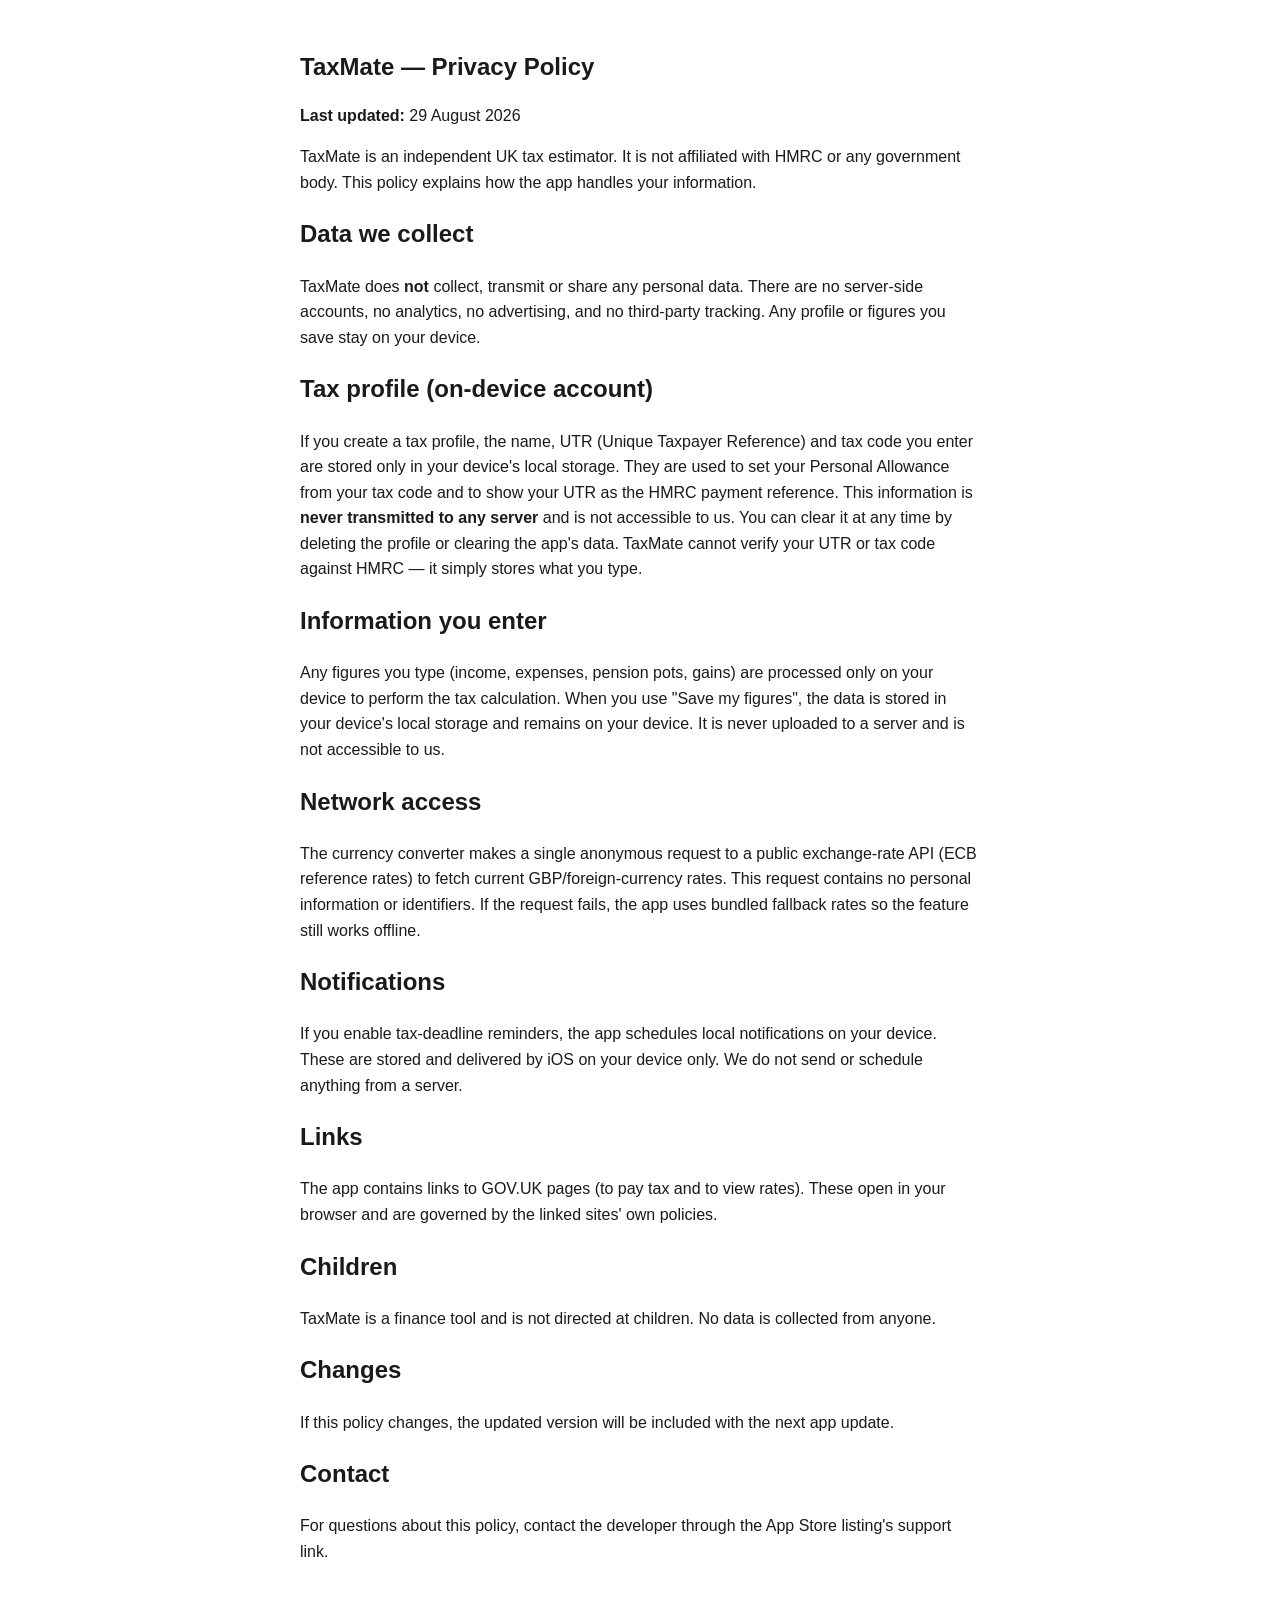
==== privacy.html @ 987acacc "add app files" ====
<!DOCTYPE html>
<html lang="en-GB">
<head>
<meta charset="UTF-8" />
<meta name="viewport" content="width=device-width, initial-scale=1.0" />
<title>TaxMate — Privacy Policy</title>
<style>
  body { font-family: -apple-system, "Segoe UI", Roboto, Arial, sans-serif; max-width: 680px; margin: 0 auto; padding: 32px 18px; line-height: 1.6; color: #1a1a1a; }
  h1 { font-size: 24px; }
  a { color: #0BA678; }
</style>
</head>
<body>
  <h1>TaxMate — Privacy Policy</h1>
  <p><strong>Last updated:</strong> 29 August 2026</p>

  <p>TaxMate is an independent UK tax estimator. It is not affiliated with HMRC or any government body. This policy explains how the app handles your information.</p>

  <h2>Data we collect</h2>
  <p>TaxMate does <strong>not</strong> collect, transmit or share any personal data. There are no server-side accounts, no analytics, no advertising, and no third-party tracking. Any profile or figures you save stay on your device.</p>

  <h2>Tax profile (on-device account)</h2>
  <p>If you create a tax profile, the name, UTR (Unique Taxpayer Reference) and tax code you enter are stored only in your device's local storage. They are used to set your Personal Allowance from your tax code and to show your UTR as the HMRC payment reference. This information is <strong>never transmitted to any server</strong> and is not accessible to us. You can clear it at any time by deleting the profile or clearing the app's data. TaxMate cannot verify your UTR or tax code against HMRC — it simply stores what you type.</p>

  <h2>Information you enter</h2>
  <p>Any figures you type (income, expenses, pension pots, gains) are processed only on your device to perform the tax calculation. When you use "Save my figures", the data is stored in your device's local storage and remains on your device. It is never uploaded to a server and is not accessible to us.</p>

  <h2>Network access</h2>
  <p>The currency converter makes a single anonymous request to a public exchange-rate API (ECB reference rates) to fetch current GBP/foreign-currency rates. This request contains no personal information or identifiers. If the request fails, the app uses bundled fallback rates so the feature still works offline.</p>

  <h2>Notifications</h2>
  <p>If you enable tax-deadline reminders, the app schedules local notifications on your device. These are stored and delivered by iOS on your device only. We do not send or schedule anything from a server.</p>

  <h2>Links</h2>
  <p>The app contains links to GOV.UK pages (to pay tax and to view rates). These open in your browser and are governed by the linked sites' own policies.</p>

  <h2>Children</h2>
  <p>TaxMate is a finance tool and is not directed at children. No data is collected from anyone.</p>

  <h2>Changes</h2>
  <p>If this policy changes, the updated version will be included with the next app update.</p>

  <h2>Contact</h2>
  <p>For questions about this policy, contact the developer through the App Store listing's support link.</p>
<script data-pplx-inline-edit>
(function () {
  if (window === window.top) return;

  const allowedParentOrigins = ["https://www.perplexity.ai","https://perplexity.ai","https://testing.perplexity.ai","https://staging.perplexity.ai","https://*.preview.i.perplexity.ai","http://perplexity.localhost","http://localhost:1420","http://127.0.0.1:1420","http://localhost:3000","http://127.0.0.1:3000","http://localhost:5173","http://127.0.0.1:5173"];
  const MAX_FONT_BYTES = 500 * 1024;
  const MAX_TOTAL_FONT_BYTES = 2 * 1024 * 1024;
  let scrollForwarding = false;
  let scrollRaf = 0;
  let trustedTopOrigin = null;

  // Allow entries like "https://*.preview.i.perplexity.ai" — the wildcard
  // matches a single DNS label (no dots), so "https://*.foo" cannot stretch
  // across multiple labels.
  function matchesAllowedOrigin(origin) {
    if (!origin) return false;
    for (const entry of allowedParentOrigins) {
      if (!entry.includes("*")) {
        if (entry === origin) return true;
        continue;
      }
      const pattern = new RegExp(
        "^" +
          entry.replace(/[.+?^${}()|[\]\\]/g, "\\$&").replace(/\*/g, "[^.]+") +
          "$",
      );
      if (pattern.test(origin)) return true;
    }
    return false;
  }

  // Trust decision: when the sender is same-origin-visible (event.origin is a
  // real origin like https://www.perplexity.ai) we trust event.origin directly.
  // When event.origin is "null" (opaque broker srcdoc), we fall back to the
  // broker's stamped `parentOrigin` to identify the top window. The fallback
  // is claim-only — we rely on the browser's native `targetOrigin` enforcement
  // on the response path (see postToTrustedTop) to ensure replies can't be
  // delivered to anyone but the actual top window of that claimed origin.
  function getTrustedParentOrigin(event) {
    const forwardedParentOrigin =
      typeof event.data.parentOrigin === "string" ? event.data.parentOrigin : null;
    const parentOrigin = event.origin === "null" ? forwardedParentOrigin : event.origin;
    return matchesAllowedOrigin(parentOrigin) ? parentOrigin : null;
  }

  // All responses go to window.top with targetOrigin = the allowlisted origin.
  // An attacker that iframes us inside their own null-origin broker can claim
  // any parentOrigin they like, but the browser will drop the reply whenever
  // the real top's origin doesn't match — so the screenshot never leaves.
  function postToTrustedTop(message) {
    if (!trustedTopOrigin) return;
    try {
      window.top.postMessage(message, trustedTopOrigin);
    } catch (_error) {}
  }

  function inlineAll(original, clone) {
    if (original.nodeType !== 1 || clone.nodeType !== 1) return;

    try {
      const computedStyle = getComputedStyle(original);
      // cssText on a computed style is the serialized declaration in modern
      // Chromium/Safari — a single read beats enumerating ~400 longhand
      // properties. Firefox returns "" here, so we fall back on empty.
      const serialized = computedStyle.cssText;
      if (serialized) {
        clone.style.cssText = serialized;
      } else {
        const parts = new Array(computedStyle.length);
        for (let index = 0; index < computedStyle.length; index += 1) {
          const property = computedStyle[index];
          parts[index] = `${property}:${computedStyle.getPropertyValue(property)};`;
        }
        clone.style.cssText = parts.join("");
      }
    } catch (_error) {}

    const originalChildren = original.children;
    const clonedChildren = clone.children;
    for (
      let index = 0;
      index < originalChildren.length && index < clonedChildren.length;
      index += 1
    ) {
      inlineAll(originalChildren[index], clonedChildren[index]);
    }
  }

  function extractFontUrl(srcValue) {
    const matches = [
      ...srcValue.matchAll(
        /url\(["']?([^"')]+)["']?\)(?:\s*format\(["']?([^"')]+)["']?\))?/gi,
      ),
    ];
    if (matches.length === 0) return null;
    const woff2 = matches.find((m) => m[2] && m[2].toLowerCase().includes("woff2"));
    if (woff2) return woff2[1];
    const woff = matches.find((m) => m[2] && m[2].toLowerCase().includes("woff"));
    if (woff) return woff[1];
    return matches[0][1];
  }

  // Cache resolved font URL -> data URI across captures. Fonts on a page
  // essentially never change, and a batch run emits multiple captures back to
  // back — without this we'd refetch + re-base64 every time.
  const fontDataUriCache = new Map();
  const SRC_DECLARATION_RE = /src\s*:\s*[^;}]+/i;

  async function fetchAsDataUri(url) {
    if (fontDataUriCache.has(url)) return fontDataUriCache.get(url);
    let dataUri = null;
    try {
      const response = await fetch(url, { mode: "cors", credentials: "omit" });
      if (response.ok) {
        const blob = await response.blob();
        if (blob.size <= MAX_FONT_BYTES) {
          dataUri = await new Promise((resolve) => {
            const reader = new FileReader();
            reader.onloadend = () =>
              resolve(typeof reader.result === "string" ? reader.result : null);
            reader.onerror = () => resolve(null);
            reader.readAsDataURL(blob);
          });
        }
      }
    } catch (_error) {
      dataUri = null;
    }
    fontDataUriCache.set(url, dataUri);
    return dataUri;
  }

  function collectFontFaceRuleTexts() {
    const rules = [];
    for (const sheet of document.styleSheets) {
      let cssRules;
      try {
        cssRules = sheet.cssRules;
      } catch (_error) {
        continue;
      }
      if (!cssRules) continue;
      for (const rule of cssRules) {
        const cssText = rule.cssText || "";
        if (cssText.startsWith("@font-face")) rules.push(cssText);
      }
    }
    return rules;
  }

  async function buildInlinedFontCss() {
    const ruleTexts = collectFontFaceRuleTexts();
    if (ruleTexts.length === 0) return null;

    const resolved = ruleTexts.map((cssText) => {
      if (!SRC_DECLARATION_RE.test(cssText)) return null;
      const srcMatch = cssText.match(/src\s*:\s*([^;}]+)[;}]/i);
      if (!srcMatch) return null;
      const url = extractFontUrl(srcMatch[1]);
      if (!url) return null;
      try {
        return { cssText, url: new URL(url, document.baseURI).href };
      } catch (_error) {
        return null;
      }
    });

    const dataUris = await Promise.all(
      resolved.map((entry) => (entry ? fetchAsDataUri(entry.url) : Promise.resolve(null))),
    );

    const inlined = [];
    let totalBytes = 0;
    for (let index = 0; index < resolved.length; index += 1) {
      const entry = resolved[index];
      const dataUri = dataUris[index];
      if (!entry || !dataUri) continue;
      const approxBytes = dataUri.length * 0.75;
      if (totalBytes + approxBytes > MAX_TOTAL_FONT_BYTES) break;
      totalBytes += approxBytes;
      inlined.push(entry.cssText.replace(SRC_DECLARATION_RE, `src: url("${dataUri}")`));
    }
    return inlined.length > 0 ? inlined.join("\n") : null;
  }

  function stripExternal(clone) {
    const images = clone.querySelectorAll("img");
    for (let index = 0; index < images.length; index += 1) {
      const src = images[index].getAttribute("src");
      if (src && !src.startsWith("data:")) images[index].removeAttribute("src");
    }

    const elements = clone.querySelectorAll("*");
    for (let index = 0; index < elements.length; index += 1) {
      const style = elements[index].style.cssText;
      if (style && style.includes("url(")) {
        elements[index].style.cssText = style.replace(
          /url\(["']?(?!data:)[^)"']*["']?\)/gi,
          "none",
        );
      }
    }
  }

  function emitScroll() {
    scrollRaf = 0;
    if (!scrollForwarding) return;
    postToTrustedTop({
      type: "INLINE_EDIT_SCROLL",
      scrollX: window.scrollX,
      scrollY: window.scrollY,
    });
  }

  window.addEventListener(
    "scroll",
    function () {
      if (!scrollForwarding || scrollRaf) return;
      scrollRaf = requestAnimationFrame(emitScroll);
    },
    { passive: true, capture: true },
  );

  async function handleCaptureRequest(event) {
    const requestId = event.data.requestId;
    const scrollX = window.scrollX;
    const scrollY = window.scrollY;
    const width = window.innerWidth;
    const height = window.innerHeight;

    function postResult(dataUrl) {
      postToTrustedTop({
        type: "INLINE_EDIT_SCREENSHOT_RESULT",
        requestId,
        dataUrl,
        scrollX,
        scrollY,
      });
    }

    try {
      // Wait for any pending web fonts to resolve so both inline metrics and
      // the @font-face inlining below see the same loaded faces.
      if (document.fonts && document.fonts.ready) {
        try {
          await document.fonts.ready;
        } catch (_error) {}
      }

      const clone = document.documentElement.cloneNode(true);
      inlineAll(document.documentElement, clone);

      const removedNodes = clone.querySelectorAll("script,link[rel=\"stylesheet\"],style");
      for (let index = 0; index < removedNodes.length; index += 1) {
        removedNodes[index].remove();
      }

      stripExternal(clone);

      // Re-embed web fonts as data-URI @font-face rules so the SVG rasterizer
      // can resolve them — external font URLs aren't fetched during
      // foreignObject rendering, which would otherwise force a fallback face
      // and change text metrics.
      const inlinedFontCss = await buildInlinedFontCss();
      if (inlinedFontCss) {
        const styleEl = document.createElement("style");
        styleEl.textContent = inlinedFontCss;
        const head = clone.querySelector("head");
        if (head) head.appendChild(styleEl);
        else clone.insertBefore(styleEl, clone.firstChild);
      }

      const html = new XMLSerializer().serializeToString(clone);
      const svg =
        `<svg xmlns="http://www.w3.org/2000/svg" width="${width}" height="${height}">` +
        '<foreignObject width="100%" height="100%">' +
        `<div xmlns="http://www.w3.org/1999/xhtml" style="width:${width}px;height:${height}px;overflow:hidden">` +
        `<div style="position:relative;left:-${scrollX}px;top:-${scrollY}px">` +
        html +
        "</div></div></foreignObject></svg>";
      const svgUrl = `data:image/svg+xml;charset=utf-8,${encodeURIComponent(svg)}`;
      const image = new Image();
      image.onload = function () {
        const canvas = document.createElement("canvas");
        canvas.width = width;
        canvas.height = height;
        canvas.getContext("2d").drawImage(image, 0, 0);
        postResult(canvas.toDataURL("image/png"));
      };
      image.onerror = function () {
        postResult(null);
      };
      image.src = svgUrl;
    } catch (_error) {
      postResult(null);
    }
  }

  window.addEventListener("message", function (event) {
    if (!event.data) return;
    // Only accept messages from the direct parent frame. Blocks sibling /
    // unrelated-window postMessage senders that could otherwise reach us.
    if (event.source !== window.parent) return;

    const trustedParentOrigin = getTrustedParentOrigin(event);
    if (!trustedParentOrigin) return;
    trustedTopOrigin = trustedParentOrigin;

    if (event.data.type === "INLINE_EDIT_SCROLL_START") {
      scrollForwarding = true;
      emitScroll();
      return;
    }

    if (event.data.type === "INLINE_EDIT_SCROLL_STOP") {
      scrollForwarding = false;
      if (scrollRaf) cancelAnimationFrame(scrollRaf);
      scrollRaf = 0;
      return;
    }

    if (event.data.type !== "INLINE_EDIT_CAPTURE_REQUEST") return;

    handleCaptureRequest(event);
  });
})();


</script></body>
</html>
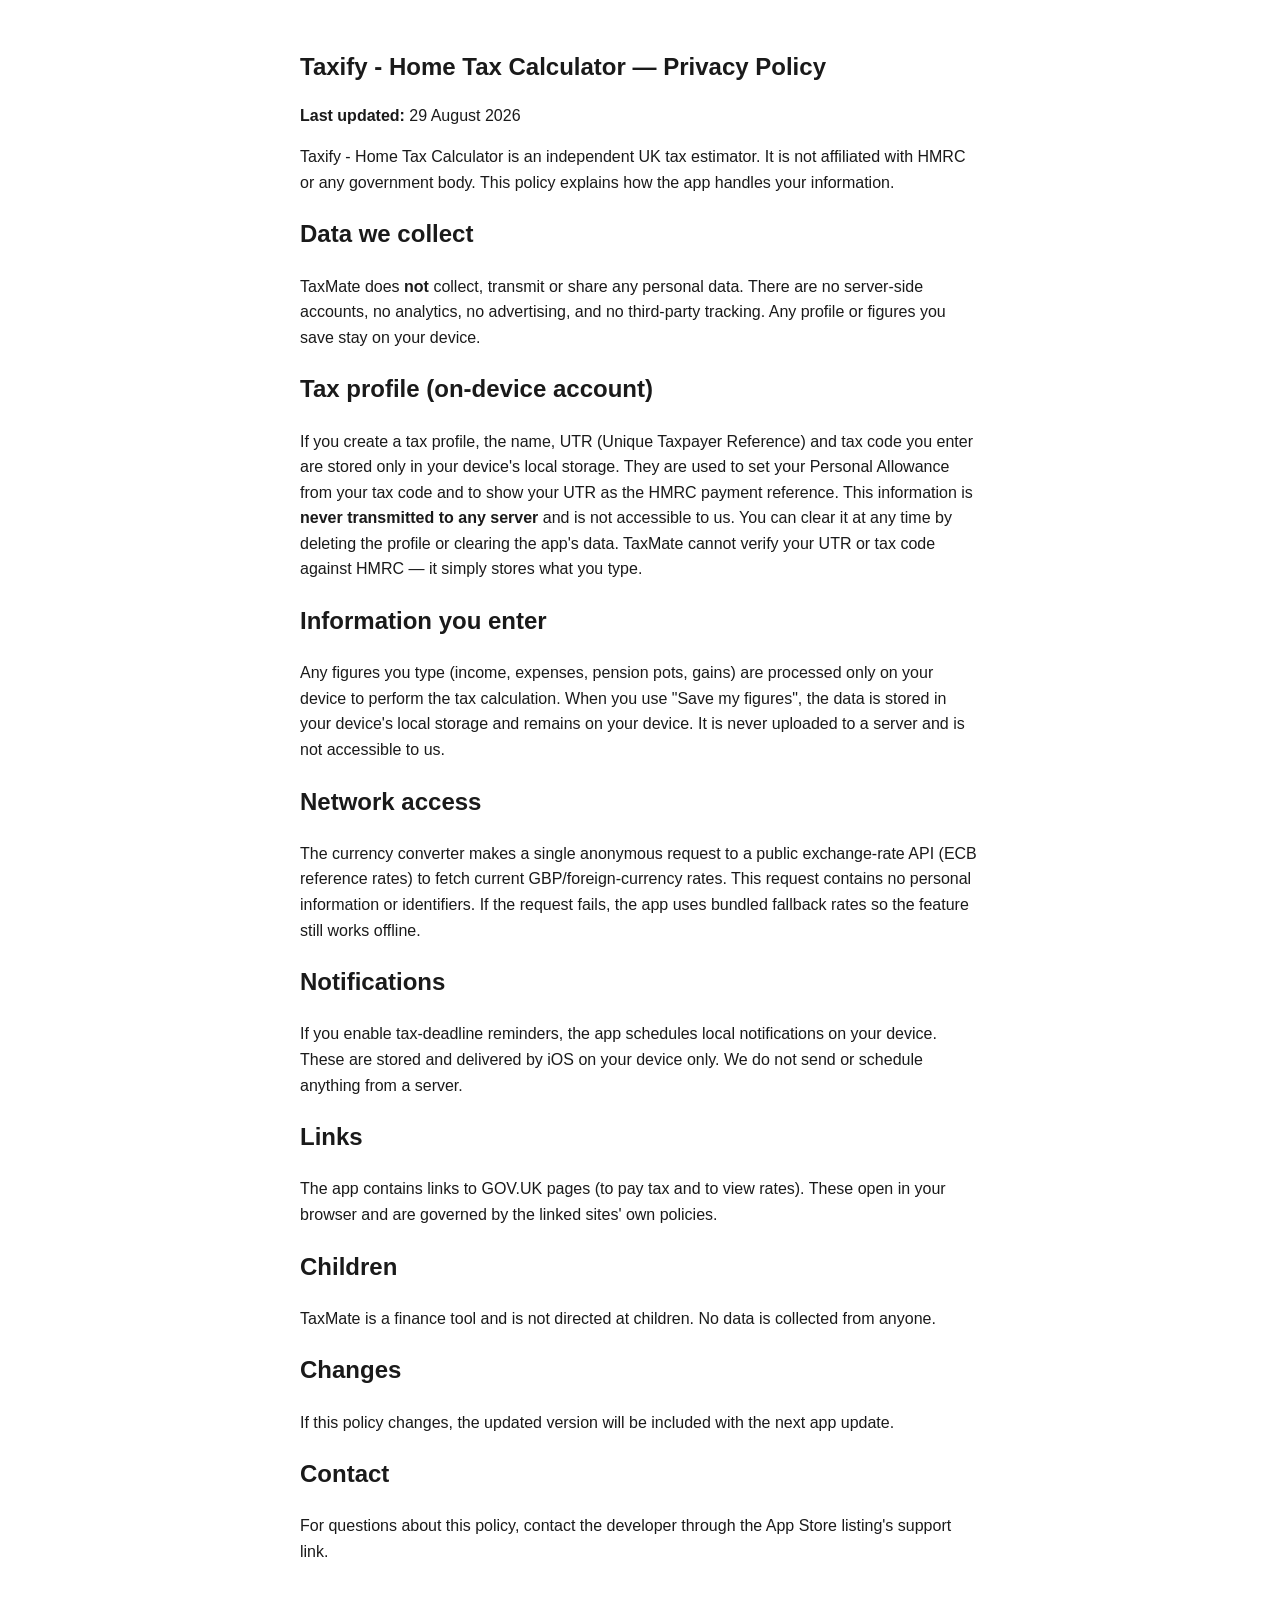
==== commit f09701e1: "Update title and headings for privacy policy page changing all references of Taxmate to Taxify - Hom" ====
--- a/privacy.html
+++ b/privacy.html
@@ -3,7 +3,7 @@
 <head>
 <meta charset="UTF-8" />
 <meta name="viewport" content="width=device-width, initial-scale=1.0" />
-<title>TaxMate — Privacy Policy</title>
+<title>Taxify - Home Tax Calculator  — Privacy Policy</title>
 <style>
   body { font-family: -apple-system, "Segoe UI", Roboto, Arial, sans-serif; max-width: 680px; margin: 0 auto; padding: 32px 18px; line-height: 1.6; color: #1a1a1a; }
   h1 { font-size: 24px; }
@@ -11,10 +11,10 @@
 </style>
 </head>
 <body>
-  <h1>TaxMate — Privacy Policy</h1>
+  <h1>Taxify - Home Tax Calculator — Privacy Policy</h1>
   <p><strong>Last updated:</strong> 29 August 2026</p>
 
-  <p>TaxMate is an independent UK tax estimator. It is not affiliated with HMRC or any government body. This policy explains how the app handles your information.</p>
+  <p>Taxify - Home Tax Calculator is an independent UK tax estimator. It is not affiliated with HMRC or any government body. This policy explains how the app handles your information.</p>
 
   <h2>Data we collect</h2>
   <p>TaxMate does <strong>not</strong> collect, transmit or share any personal data. There are no server-side accounts, no analytics, no advertising, and no third-party tracking. Any profile or figures you save stay on your device.</p>
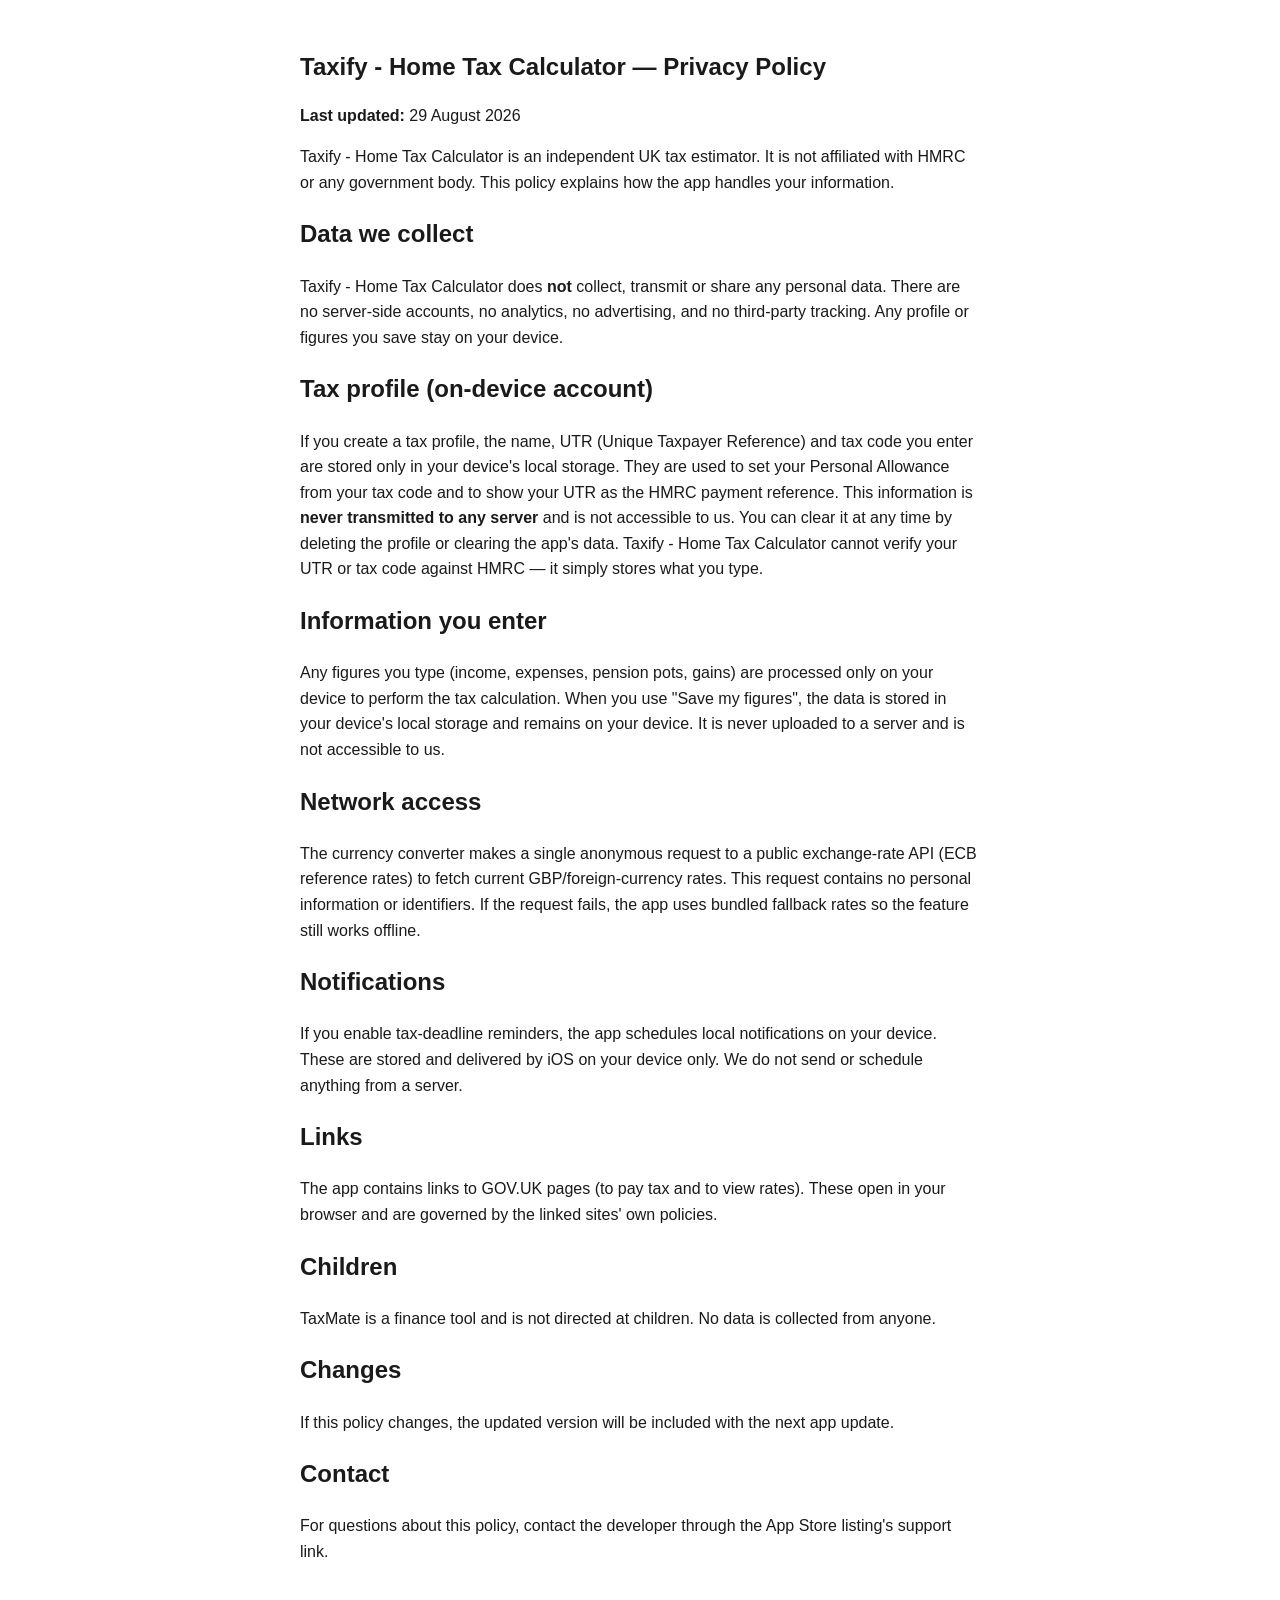
==== commit 6154b2ec: "Update app name from TaxMate to Taxify" ====
--- a/privacy.html
+++ b/privacy.html
@@ -17,10 +17,10 @@
   <p>Taxify - Home Tax Calculator is an independent UK tax estimator. It is not affiliated with HMRC or any government body. This policy explains how the app handles your information.</p>
 
   <h2>Data we collect</h2>
-  <p>TaxMate does <strong>not</strong> collect, transmit or share any personal data. There are no server-side accounts, no analytics, no advertising, and no third-party tracking. Any profile or figures you save stay on your device.</p>
+  <p>Taxify - Home Tax Calculator does <strong>not</strong> collect, transmit or share any personal data. There are no server-side accounts, no analytics, no advertising, and no third-party tracking. Any profile or figures you save stay on your device.</p>
 
   <h2>Tax profile (on-device account)</h2>
-  <p>If you create a tax profile, the name, UTR (Unique Taxpayer Reference) and tax code you enter are stored only in your device's local storage. They are used to set your Personal Allowance from your tax code and to show your UTR as the HMRC payment reference. This information is <strong>never transmitted to any server</strong> and is not accessible to us. You can clear it at any time by deleting the profile or clearing the app's data. TaxMate cannot verify your UTR or tax code against HMRC — it simply stores what you type.</p>
+  <p>If you create a tax profile, the name, UTR (Unique Taxpayer Reference) and tax code you enter are stored only in your device's local storage. They are used to set your Personal Allowance from your tax code and to show your UTR as the HMRC payment reference. This information is <strong>never transmitted to any server</strong> and is not accessible to us. You can clear it at any time by deleting the profile or clearing the app's data. Taxify - Home Tax Calculator cannot verify your UTR or tax code against HMRC — it simply stores what you type.</p>
 
   <h2>Information you enter</h2>
   <p>Any figures you type (income, expenses, pension pots, gains) are processed only on your device to perform the tax calculation. When you use "Save my figures", the data is stored in your device's local storage and remains on your device. It is never uploaded to a server and is not accessible to us.</p>
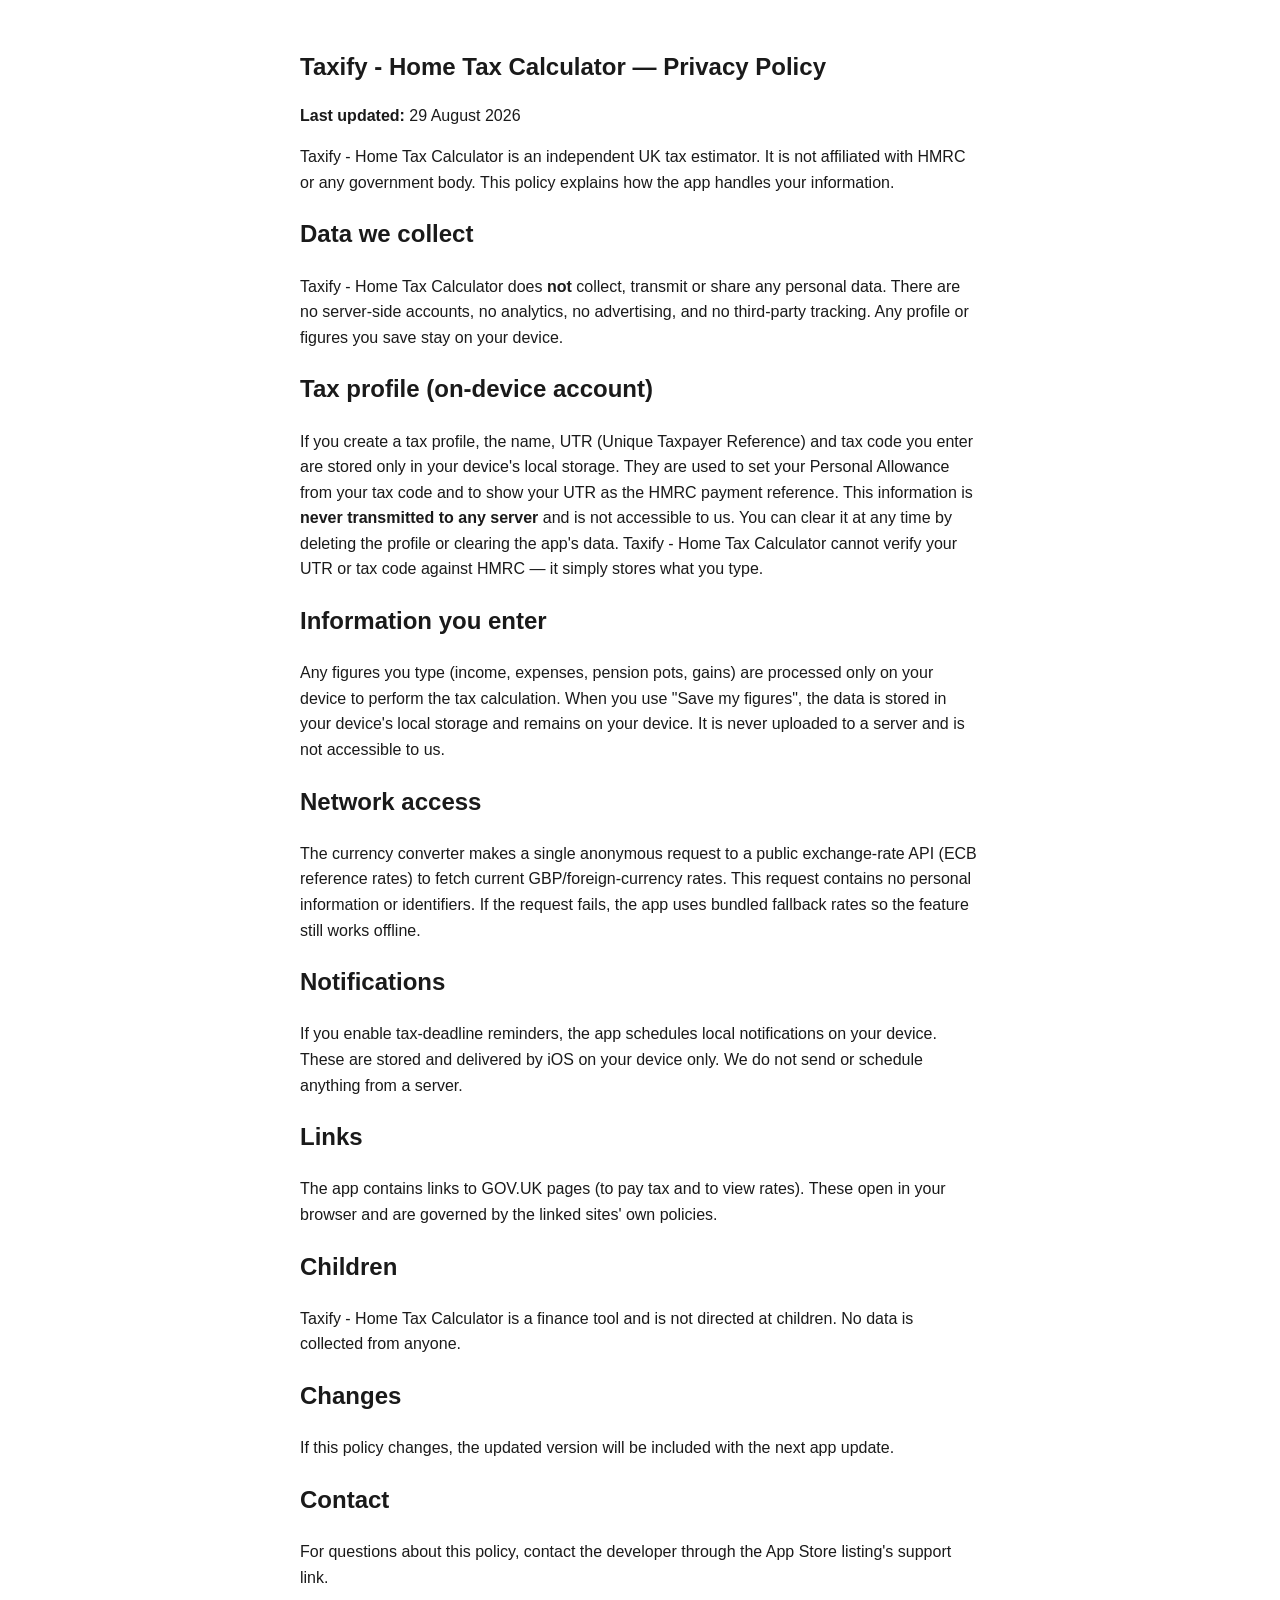
==== commit 8809f6d5: "Update privacy.html" ====
--- a/privacy.html
+++ b/privacy.html
@@ -35,7 +35,7 @@
   <p>The app contains links to GOV.UK pages (to pay tax and to view rates). These open in your browser and are governed by the linked sites' own policies.</p>
 
   <h2>Children</h2>
-  <p>TaxMate is a finance tool and is not directed at children. No data is collected from anyone.</p>
+  <p>Taxify - Home Tax Calculator is a finance tool and is not directed at children. No data is collected from anyone.</p>
 
   <h2>Changes</h2>
   <p>If this policy changes, the updated version will be included with the next app update.</p>
